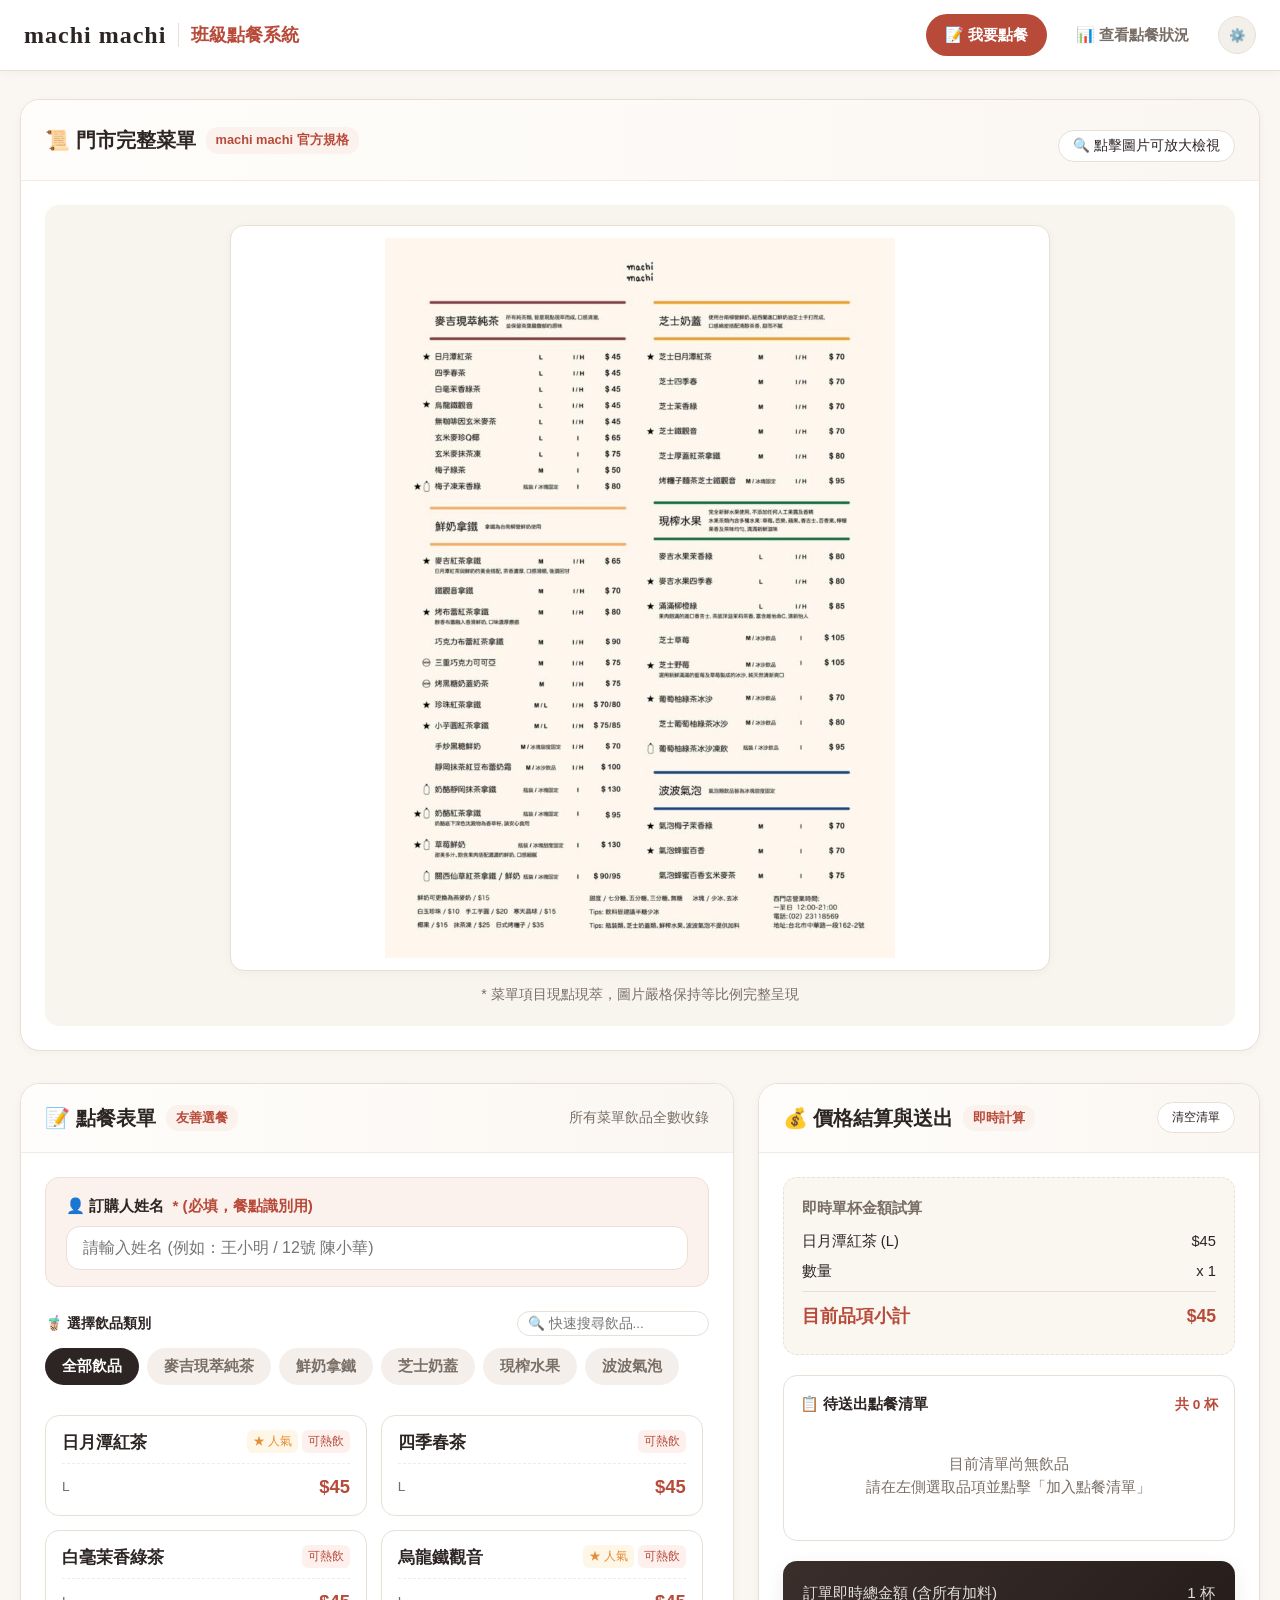
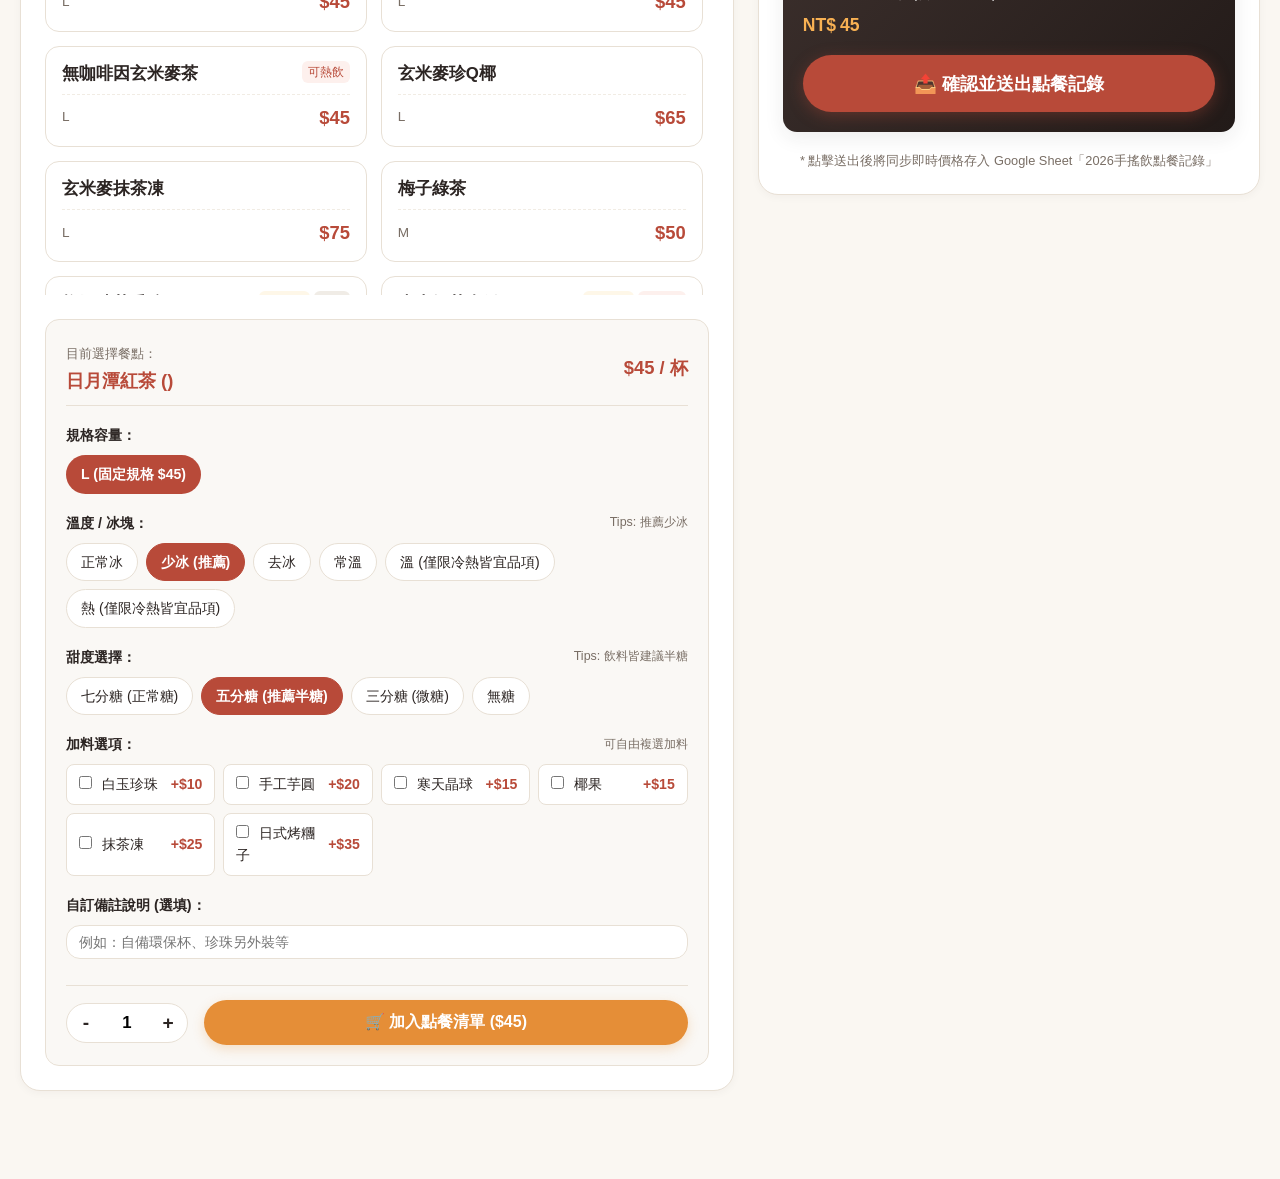
==== index.html @ 0bf834de "feat: 麥吉 machi machi 班級手搖飲點餐系統 (遵循2列表單與即時價格規範)" ====
<!DOCTYPE html>
<html lang="zh-TW">
<head>
  <meta charset="UTF-8">
  <meta name="viewport" content="width=device-width, initial-scale=1.0">
  <title>麥吉 machi machi - 班級點餐系統</title>
  <link rel="stylesheet" href="css/style.css">
  <link rel="icon" href="data:image/svg+xml,<svg xmlns='http://www.w3.org/2000/svg' viewBox='0 0 100 100'><text y='.9em' font-size='90'>🧋</text></svg>">
</head>
<body>

  <!-- 頂部功能與導覽列 -->
  <header class="site-header">
    <div class="header-inner">
      <a href="index.html" class="brand-area">
        <span class="brand-logo-text">machi machi</span>
        <div class="brand-divider"></div>
        <span class="brand-title">班級點餐系統</span>
      </a>
      <nav class="header-nav">
        <a href="index.html" class="nav-btn active">📝 我要點餐</a>
        <a href="orders.html" class="nav-btn">📊 查看點餐狀況</a>
        <button type="button" class="api-config-btn" id="openSettingsBtn" title="設定 Google Sheet 串接網址">⚙️</button>
      </nav>
    </div>
  </header>

  <!-- 核心網頁容器：依序由上而下以「列」排版 -->
  <main class="page-container">

    <!-- ====================================================================
         第 1 列：菜單 (顯示 menu.jpg，等比例縮放，不可裁切)
         ==================================================================== -->
    <section class="page-row row-1-menu" aria-label="第一列：菜單">
      <div class="section-card">
        <div class="card-header-bar">
          <div class="card-title-group">
            <h2>📜 門市完整菜單</h2>
            <span class="badge-tag">machi machi 官方規格</span>
          </div>
          <div class="menu-toolbar">
            <button type="button" class="toggle-menu-btn" id="toggleMenuZoomBtn">🔍 點擊圖片可放大檢視</button>
          </div>
        </div>
        <div class="card-body">
          <div class="menu-view-container">
            <div class="menu-img-wrapper">
              <!-- 菜單圖片：等比例縮放，不可裁切 -->
              <img src="menu.jpg" alt="麥吉 machi machi 門市菜單" id="menuImage" class="menu-img" title="點擊切換等比例放大/縮小" />
            </div>
            <div class="menu-toolbar">
              <span>* 菜單項目現點現萃，圖片嚴格保持等比例完整呈現</span>
            </div>
          </div>
        </div>
      </div>
    </section>

    <!-- ====================================================================
         第 2 列：表單 | 價格 (以 | 符號隔開兩大區塊)
         ==================================================================== -->
    <section class="page-row row-2-order-grid" aria-label="第二列：表單 | 價格">

      <!-- 左側區塊：表單 -->
      <div class="section-card form-block">
        <div class="card-header-bar">
          <div class="card-title-group">
            <h2>📝 點餐表單</h2>
            <span class="badge-tag">友善選餐</span>
          </div>
          <span style="font-size:0.85rem; color:var(--color-text-muted);">所有菜單飲品全數收錄</span>
        </div>
        <div class="card-body">
          <form id="orderForm" class="form-section-content" onsubmit="return false;">
            
            <!-- 姓名輸入 (作為餐點識別) -->
            <div class="customer-name-card">
              <label for="customerName" class="field-label">
                👤 訂購人姓名 <span class="required-star">* (必填，餐點識別用)</span>
              </label>
              <input type="text" id="customerName" class="text-input" placeholder="請輸入姓名 (例如：王小明 / 12號 陳小華)" required autocomplete="name">
            </div>

            <!-- 分類篩選籤與搜尋 -->
            <div class="opt-group">
              <div style="display:flex; justify-content:space-between; align-items:center; margin-bottom:4px;">
                <label class="opt-title">🧋 選擇飲品類別</label>
                <input type="text" id="searchDrinkInput" placeholder="🔍 快速搜尋飲品..." style="padding:4px 10px; font-size:0.85rem; border:1px solid var(--color-border); border-radius:15px; outline:none;">
              </div>
              <div class="category-tabs" id="categoryTabs">
                <button type="button" class="cat-tab-btn active" data-cat="all">全部飲品</button>
                <button type="button" class="cat-tab-btn" data-cat="pure-tea">麥吉現萃純茶</button>
                <button type="button" class="cat-tab-btn" data-cat="fresh-milk-latte">鮮奶拿鐵</button>
                <button type="button" class="cat-tab-btn" data-cat="cheese-foam">芝士奶蓋</button>
                <button type="button" class="cat-tab-btn" data-cat="fresh-fruit">現榨水果</button>
                <button type="button" class="cat-tab-btn" data-cat="sparkling">波波氣泡</button>
              </div>
            </div>

            <!-- 飲品卡片展示區 (友善卡片點選) -->
            <div class="drink-cards-grid" id="drinkCardsContainer">
              <!-- 由 JavaScript 動態依據 MENU_DATA 渲染所有項目 -->
            </div>

            <!-- 當前選定餐點的客製化面板 -->
            <div class="customizer-box" id="customizerBox">
              <div class="customizer-header">
                <div>
                  <span style="font-size:0.8rem; color:var(--color-text-muted);">目前選擇餐點：</span>
                  <div class="selected-drink-title" id="activeDrinkName">請由上方點選欲訂購的飲品</div>
                </div>
                <div id="activeDrinkBasePrice" style="font-size:1.15rem; font-weight:800; color:var(--color-primary);"></div>
              </div>

              <!-- 規格尺寸 -->
              <div class="opt-group" id="sizeOptGroup">
                <label class="opt-title">規格容量：</label>
                <div class="pill-options-grid" id="sizeOptions"></div>
              </div>

              <!-- 溫度與冰塊 -->
              <div class="opt-group" id="iceOptGroup">
                <label class="opt-title">
                  <span>溫度 / 冰塊：</span>
                  <span class="opt-badge-note" id="iceNotice">Tips: 建議半糖少冰</span>
                </label>
                <div class="pill-options-grid" id="iceOptions"></div>
              </div>

              <!-- 甜度 -->
              <div class="opt-group" id="sweetOptGroup">
                <label class="opt-title">
                  <span>甜度選擇：</span>
                  <span class="opt-badge-note" id="sweetNotice">可依個人喜好選擇</span>
                </label>
                <div class="pill-options-grid" id="sweetOptions"></div>
              </div>

              <!-- 鮮奶升級選項 -->
              <div class="opt-group" id="oatMilkGroup" style="display:none;">
                <label class="opt-title">鮮奶升級：</label>
                <label class="topping-checkbox-label" style="max-width:260px;">
                  <span><input type="checkbox" id="oatMilkCheckbox"> 更換為燕麥奶</span>
                  <strong style="color:var(--color-primary);">+$15</strong>
                </label>
              </div>

              <!-- 加料專區 (根據菜單規範動態停用或啟用) -->
              <div class="opt-group" id="toppingsGroup">
                <label class="opt-title">
                  <span>加料選項：</span>
                  <span class="opt-badge-note" id="toppingsNotice">可多選配料</span>
                </label>
                <div class="toppings-grid" id="toppingsContainer"></div>
              </div>

              <!-- 備註輸入 -->
              <div class="opt-group">
                <label class="opt-title" for="itemNote">自訂備註說明 (選填)：</label>
                <input type="text" id="itemNote" class="text-input" placeholder="例如：自備環保杯、珍珠另外裝等" style="padding:8px 12px; font-size:0.9rem;">
              </div>

              <!-- 數量與加入清單 -->
              <div class="qty-and-add-row">
                <div class="qty-counter">
                  <button type="button" class="qty-btn" id="btnMinusQty">-</button>
                  <input type="text" id="inputQty" class="qty-number" value="1" readonly>
                  <button type="button" class="qty-btn" id="btnPlusQty">+</button>
                </div>
                <button type="button" class="btn-add-to-cart" id="btnAddToCart">
                  🛒 加入點餐清單 (<span id="btnCurrentItemSubtotal">$0</span>)
                </button>
              </div>
            </div>

          </form>
        </div>
      </div>

      <!-- 右側區塊：價格 -->
      <div class="section-card price-block">
        <div class="card-header-bar">
          <div class="card-title-group">
            <h2>💰 價格結算與送出</h2>
            <span class="badge-tag">即時計算</span>
          </div>
          <button type="button" class="toggle-menu-btn" id="btnClearCartBtn" style="font-size:0.75rem;">清空清單</button>
        </div>
        <div class="card-body price-section-content">
          
          <!-- 單杯價格即時明細 -->
          <div class="live-calc-box">
            <div class="calc-title">即時單杯金額試算</div>
            <div class="calc-row">
              <span id="calcItemNameDisplay">尚未選擇飲品</span>
              <span id="calcBasePriceDisplay">$0</span>
            </div>
            <div class="calc-row" id="calcOatMilkRow" style="display:none;">
              <span>燕麥奶升級</span>
              <span>+$15</span>
            </div>
            <div class="calc-row" id="calcToppingsRow" style="display:none;">
              <span id="calcToppingsNames">加料</span>
              <span id="calcToppingsPrice">+$0</span>
            </div>
            <div class="calc-row">
              <span>數量</span>
              <span id="calcQtyDisplay">x 1</span>
            </div>
            <div class="calc-row total-row">
              <span>目前品項小計</span>
              <span id="calcItemSubtotalDisplay">$0</span>
            </div>
          </div>

          <!-- 已加入之點餐清單明細 -->
          <div class="order-list-box">
            <div class="order-list-header">
              <span>📋 待送出點餐清單</span>
              <span id="cartCountBadge" style="font-size:0.85rem; color:var(--color-primary); font-weight:700;">共 0 杯</span>
            </div>
            <div id="cartItemsContainer">
              <div class="empty-list-notice">
                目前清單尚無飲品<br>請在左側選取品項並點擊「加入點餐清單」
              </div>
            </div>
          </div>

          <!-- 總金額大看板 (送出時必須將此價格一起送出) -->
          <div class="grand-total-banner">
            <div class="grand-total-top">
              <span>訂單即時總金額 (含所有加料)</span>
              <span id="grandTotalCupText">0 杯</span>
            </div>
            <div class="grand-total-value">
              <span>NT$</span>
              <span class="big-price" id="grandTotalPrice">0</span>
            </div>
            
            <!-- 表單送出按鈕：送出時必須將此價格一起送出至 Google Sheet -->
            <button type="button" class="btn-submit-order" id="btnSubmitOrder">
              <span>📤 確認並送出點餐記錄</span>
            </button>
          </div>

          <div style="font-size:0.8rem; color:var(--color-text-muted); text-align:center; line-height:1.4;">
            * 點擊送出後將同步即時價格存入 Google Sheet「2026手搖飲點餐記錄」
          </div>

        </div>
      </div>

    </section>

  </main>

  <!-- Google Sheet / Apps Script 設定彈跳視窗 -->
  <div class="modal-overlay" id="settingsModal">
    <div class="modal-content">
      <div class="modal-header">
        <h3 class="modal-title">⚙️ Google Sheet 串接設定</h3>
        <button type="button" class="modal-close-btn" id="closeSettingsModal">&times;</button>
      </div>
      <div style="margin-bottom:16px; font-size:0.9rem; color:var(--color-text-muted);">
        請貼上於 Google Sheet 部署 Apps Script 取得的「網頁應用程式網址 (Web App URL)」：
      </div>
      <div style="margin-bottom:16px;">
        <label for="appsScriptUrlInput" class="field-label">Apps Script Web App URL：</label>
        <input type="url" id="appsScriptUrlInput" class="text-input" placeholder="https://script.google.com/macros/s/.../exec">
      </div>
      <div style="display:flex; justify-content:flex-end; gap:10px;">
        <button type="button" class="toggle-menu-btn" id="btnTestApi">測試連線</button>
        <button type="button" class="btn-add-to-cart" id="btnSaveSettings" style="flex:none; padding:8px 20px;">儲存設定</button>
      </div>
    </div>
  </div>

  <!-- 載入腳本 -->
  <script src="js/menu-data.js"></script>
  <script src="js/app.js"></script>
</body>
</html>
---- css/style.css ----
/* ==========================================================================
   麥吉 machi machi 風格主題樣式
   簡約、明亮、溫潤米白與手搖茶飲色調
   ========================================================================== */

:root {
  --color-bg: #FAF7F2;
  --color-card-bg: #FFFFFF;
  --color-text-main: #2C2523;
  --color-text-muted: #796E65;
  --color-primary: #B84A39;       /* 麥吉磚紅 */
  --color-primary-hover: #9E3C2D;
  --color-primary-light: #FBF1ED;
  --color-accent: #E58E37;        /* 暖茶橘 */
  --color-accent-light: #FDF4EB;
  --color-teal: #3B7A77;          /* 綠茶/奶蓋青 */
  --color-border: #E8E0D5;
  --color-border-light: #F1ECE4;
  --shadow-sm: 0 2px 8px rgba(44, 37, 35, 0.04);
  --shadow-md: 0 6px 20px rgba(44, 37, 35, 0.08);
  --shadow-lg: 0 12px 32px rgba(44, 37, 35, 0.12);
  --radius-sm: 8px;
  --radius-md: 14px;
  --radius-lg: 20px;
  --font-family: -apple-system, BlinkMacSystemFont, "Segoe UI", Roboto, "Noto Sans TC", "PingFang TC", "Microsoft JhengHei", sans-serif;
}

* {
  box-sizing: border-box;
  margin: 0;
  padding: 0;
}

body {
  font-family: var(--font-family);
  background-color: var(--color-bg);
  color: var(--color-text-main);
  line-height: 1.6;
  min-height: 100vh;
}

/* 頂部導航列 */
.site-header {
  background-color: rgba(255, 255, 255, 0.95);
  backdrop-filter: blur(10px);
  border-bottom: 1px solid var(--color-border);
  position: sticky;
  top: 0;
  z-index: 100;
  box-shadow: var(--shadow-sm);
}

.header-inner {
  max-width: 1280px;
  margin: 0 auto;
  padding: 14px 24px;
  display: flex;
  justify-content: space-between;
  align-items: center;
}

.brand-area {
  display: flex;
  align-items: center;
  gap: 12px;
  text-decoration: none;
  color: inherit;
}

.brand-logo-text {
  font-family: "Georgia", serif;
  font-weight: bold;
  font-size: 1.5rem;
  letter-spacing: 1px;
  color: var(--color-text-main);
}

.brand-divider {
  width: 1px;
  height: 24px;
  background-color: var(--color-border);
}

.brand-title {
  font-size: 1.15rem;
  font-weight: 700;
  color: var(--color-primary);
}

.header-nav {
  display: flex;
  align-items: center;
  gap: 10px;
}

.nav-btn {
  display: inline-flex;
  align-items: center;
  gap: 6px;
  padding: 8px 18px;
  border-radius: 30px;
  font-size: 0.95rem;
  font-weight: 600;
  text-decoration: none;
  color: var(--color-text-muted);
  background-color: transparent;
  transition: all 0.2s ease;
  border: 1px solid transparent;
}

.nav-btn:hover {
  color: var(--color-primary);
  background-color: var(--color-primary-light);
}

.nav-btn.active {
  color: #FFFFFF;
  background-color: var(--color-primary);
}

.api-config-btn {
  background-color: #F3EFEA;
  color: var(--color-text-muted);
  border-radius: 50%;
  width: 38px;
  height: 38px;
  display: flex;
  align-items: center;
  justify-content: center;
  border: 1px solid var(--color-border);
  cursor: pointer;
  transition: all 0.2s ease;
}

.api-config-btn:hover {
  background-color: #E8E0D5;
  color: var(--color-text-main);
}

/* 主頁面容器 (以列排版) */
.page-container {
  max-width: 1280px;
  margin: 28px auto;
  padding: 0 20px 60px 20px;
  display: flex;
  flex-direction: column;
  gap: 32px; /* 各列之間的間距 */
}

/* 列 (Page Row) 通用樣式 */
.page-row {
  width: 100%;
}

/* 區塊卡片通透樣式 */
.section-card {
  background-color: var(--color-card-bg);
  border-radius: var(--radius-lg);
  border: 1px solid var(--color-border);
  box-shadow: var(--shadow-sm);
  overflow: hidden;
  transition: box-shadow 0.2s ease;
}

.section-card:hover {
  box-shadow: var(--shadow-md);
}

.card-header-bar {
  padding: 18px 24px;
  background: linear-gradient(to right, #FFFDFB, #FAF7F2);
  border-bottom: 1px solid var(--color-border-light);
  display: flex;
  justify-content: space-between;
  align-items: center;
}

.card-title-group {
  display: flex;
  align-items: center;
  gap: 10px;
}

.card-title-group h2 {
  font-size: 1.25rem;
  font-weight: 700;
  color: var(--color-text-main);
}

.badge-tag {
  display: inline-block;
  padding: 3px 10px;
  border-radius: 12px;
  font-size: 0.8rem;
  font-weight: 600;
  background-color: var(--color-primary-light);
  color: var(--color-primary);
}

.card-body {
  padding: 24px;
}

/* ==========================================================================
   第 1 列：菜單 (等比例縮放，不可裁切)
   ========================================================================== */
.row-1-menu .menu-view-container {
  display: flex;
  flex-direction: column;
  align-items: center;
  background-color: #F8F5EF;
  padding: 20px;
  border-radius: var(--radius-md);
}

.menu-img-wrapper {
  width: 100%;
  max-width: 820px;
  display: flex;
  justify-content: center;
  align-items: center;
  overflow: hidden;
  background-color: #FFFFFF;
  padding: 12px;
  border-radius: var(--radius-md);
  border: 1px solid var(--color-border);
  box-shadow: var(--shadow-sm);
}

/* 菜單圖片：嚴格等比例縮放，不可裁切 */
.menu-img {
  width: 100%;
  height: auto;
  max-height: 80vh;
  object-fit: contain;
  display: block;
  border-radius: var(--radius-sm);
  transition: transform 0.25s ease;
  cursor: zoom-in;
}

.menu-toolbar {
  margin-top: 12px;
  display: flex;
  align-items: center;
  gap: 12px;
  font-size: 0.88rem;
  color: var(--color-text-muted);
}

.toggle-menu-btn {
  background-color: #FFFFFF;
  border: 1px solid var(--color-border);
  border-radius: 20px;
  padding: 6px 14px;
  font-size: 0.85rem;
  cursor: pointer;
  color: var(--color-text-main);
  transition: all 0.2s;
}

.toggle-menu-btn:hover {
  background-color: var(--color-primary-light);
  color: var(--color-primary);
}

/* ==========================================================================
   第 2 列：表單 | 價格 (左右兩大區塊)
   ========================================================================== */
.row-2-order-grid {
  display: grid;
  grid-template-columns: 1.35fr 0.95fr; /* 表單 | 價格 */
  gap: 24px;
  align-items: start;
}

/* 左區塊：表單 */
.form-section-content {
  display: flex;
  flex-direction: column;
  gap: 24px;
}

/* 輸入姓名區塊 */
.customer-name-card {
  background-color: var(--color-primary-light);
  border: 1px solid #F2DDD5;
  border-radius: var(--radius-md);
  padding: 16px 20px;
}

.field-label {
  display: block;
  font-size: 0.95rem;
  font-weight: 700;
  margin-bottom: 8px;
  color: var(--color-text-main);
}

.required-star {
  color: var(--color-primary);
  margin-left: 4px;
}

.text-input {
  width: 100%;
  padding: 12px 16px;
  border: 1.5px solid var(--color-border);
  border-radius: var(--radius-md);
  font-size: 1rem;
  background-color: #FFFFFF;
  color: var(--color-text-main);
  outline: none;
  transition: border-color 0.2s, box-shadow 0.2s;
}

.text-input:focus {
  border-color: var(--color-primary);
  box-shadow: 0 0 0 3px rgba(184, 74, 57, 0.15);
}

/* 分類快速切換籤 (友善餐點選擇) */
.category-tabs {
  display: flex;
  gap: 8px;
  overflow-x: auto;
  padding-bottom: 6px;
  scrollbar-width: thin;
}

.cat-tab-btn {
  white-space: nowrap;
  padding: 8px 16px;
  border-radius: 20px;
  font-size: 0.92rem;
  font-weight: 600;
  background-color: #F4EFEB;
  border: 1px solid transparent;
  color: var(--color-text-muted);
  cursor: pointer;
  transition: all 0.2s ease;
}

.cat-tab-btn:hover {
  background-color: #EBE3DB;
  color: var(--color-text-main);
}

.cat-tab-btn.active {
  background-color: var(--color-text-main);
  color: #FFFFFF;
}

/* 飲料卡片清單 */
.drink-cards-grid {
  display: grid;
  grid-template-columns: repeat(auto-fill, minmax(240px, 1fr));
  gap: 14px;
  max-height: 480px;
  overflow-y: auto;
  padding-right: 6px;
}

.drink-card {
  background-color: #FFFFFF;
  border: 1.5px solid var(--color-border);
  border-radius: var(--radius-md);
  padding: 14px 16px;
  cursor: pointer;
  transition: all 0.2s ease;
  display: flex;
  flex-direction: column;
  justify-content: space-between;
  position: relative;
}

.drink-card:hover {
  border-color: var(--color-accent);
  transform: translateY(-2px);
  box-shadow: var(--shadow-sm);
}

.drink-card.selected {
  border-color: var(--color-primary);
  background-color: #FFFDFD;
  box-shadow: 0 0 0 2px var(--color-primary);
}

.drink-card-top {
  display: flex;
  justify-content: space-between;
  align-items: flex-start;
  margin-bottom: 6px;
}

.drink-name {
  font-size: 1.05rem;
  font-weight: 700;
  color: var(--color-text-main);
}

.drink-tags {
  display: flex;
  gap: 4px;
  flex-wrap: wrap;
}

.mini-tag {
  font-size: 0.72rem;
  padding: 2px 6px;
  border-radius: 6px;
  background-color: #F0ECE6;
  color: var(--color-text-muted);
}

.mini-tag.hot {
  background-color: #FDF0ED;
  color: var(--color-primary);
}

.mini-tag.star {
  background-color: #FEF7E8;
  color: var(--color-accent);
}

.drink-desc {
  font-size: 0.8rem;
  color: var(--color-text-muted);
  margin-bottom: 10px;
  line-height: 1.4;
}

.drink-price-line {
  display: flex;
  justify-content: space-between;
  align-items: center;
  border-top: 1px dashed var(--color-border-light);
  padding-top: 8px;
  margin-top: auto;
}

.drink-default-size {
  font-size: 0.85rem;
  color: var(--color-text-muted);
}

.drink-price {
  font-size: 1.15rem;
  font-weight: 800;
  color: var(--color-primary);
}

/* 客製化配置面板 (當選定飲料時展開) */
.customizer-box {
  background-color: #FAF8F5;
  border: 1.5px solid var(--color-border);
  border-radius: var(--radius-md);
  padding: 20px;
  display: flex;
  flex-direction: column;
  gap: 18px;
}

.customizer-header {
  display: flex;
  justify-content: space-between;
  align-items: center;
  border-bottom: 1px solid var(--color-border);
  padding-bottom: 10px;
}

.selected-drink-title {
  font-size: 1.15rem;
  font-weight: 800;
  color: var(--color-primary);
}

.opt-group {
  display: flex;
  flex-direction: column;
  gap: 8px;
}

.opt-title {
  font-size: 0.9rem;
  font-weight: 700;
  color: var(--color-text-main);
  display: flex;
  align-items: center;
  justify-content: space-between;
}

.opt-badge-note {
  font-size: 0.78rem;
  font-weight: normal;
  color: var(--color-text-muted);
}

.pill-options-grid {
  display: flex;
  flex-wrap: wrap;
  gap: 8px;
}

.pill-radio-label {
  position: relative;
  cursor: pointer;
}

.pill-radio-label input {
  position: absolute;
  opacity: 0;
  width: 0;
  height: 0;
}

.pill-btn {
  display: inline-flex;
  align-items: center;
  padding: 7px 14px;
  border-radius: 20px;
  background-color: #FFFFFF;
  border: 1px solid var(--color-border);
  font-size: 0.88rem;
  color: var(--color-text-main);
  transition: all 0.2s;
  user-select: none;
}

.pill-radio-label input:checked + .pill-btn {
  background-color: var(--color-primary);
  border-color: var(--color-primary);
  color: #FFFFFF;
  font-weight: 600;
}

.pill-btn.locked {
  background-color: #EDE8E1;
  color: #8C847D;
  border-style: dashed;
  cursor: not-allowed;
}

/* 加料多選按鈕 */
.toppings-grid {
  display: grid;
  grid-template-columns: repeat(auto-fill, minmax(130px, 1fr));
  gap: 8px;
}

.topping-checkbox-label {
  display: flex;
  align-items: center;
  justify-content: space-between;
  padding: 8px 12px;
  background-color: #FFFFFF;
  border: 1px solid var(--color-border);
  border-radius: var(--radius-sm);
  cursor: pointer;
  font-size: 0.88rem;
  transition: all 0.2s;
}

.topping-checkbox-label.disabled {
  opacity: 0.5;
  cursor: not-allowed;
  background-color: #F4EFEB;
}

.topping-checkbox-label input {
  margin-right: 6px;
  accent-color: var(--color-primary);
}

/* 數量選擇與加入按鈕 */
.qty-and-add-row {
  display: flex;
  align-items: center;
  gap: 16px;
  margin-top: 8px;
  padding-top: 14px;
  border-top: 1px solid var(--color-border);
}

.qty-counter {
  display: flex;
  align-items: center;
  border: 1.5px solid var(--color-border);
  border-radius: 24px;
  background-color: #FFFFFF;
  overflow: hidden;
}

.qty-btn {
  width: 38px;
  height: 38px;
  background: none;
  border: none;
  font-size: 1.2rem;
  font-weight: bold;
  cursor: pointer;
  color: var(--color-text-main);
  transition: background-color 0.2s;
}

.qty-btn:hover {
  background-color: #F4EFEB;
}

.qty-number {
  width: 44px;
  text-align: center;
  font-size: 1.05rem;
  font-weight: 700;
  border: none;
  outline: none;
}

.btn-add-to-cart {
  flex: 1;
  padding: 12px 20px;
  border-radius: 24px;
  background-color: var(--color-accent);
  color: #FFFFFF;
  border: none;
  font-size: 1rem;
  font-weight: 700;
  cursor: pointer;
  transition: all 0.2s ease;
  box-shadow: 0 4px 12px rgba(229, 142, 55, 0.25);
}

.btn-add-to-cart:hover {
  background-color: #CF7A27;
  transform: translateY(-1px);
}

/* ==========================================================================
   右區塊：價格結算與送出
   ========================================================================== */
.price-section-content {
  display: flex;
  flex-direction: column;
  gap: 20px;
  position: sticky;
  top: 90px;
}

/* 當前選擇即時試算 */
.live-calc-box {
  background-color: #FAF6F0;
  border-radius: var(--radius-md);
  border: 1px dashed var(--color-border);
  padding: 18px;
}

.calc-title {
  font-size: 0.95rem;
  font-weight: 700;
  margin-bottom: 10px;
  color: var(--color-text-muted);
}

.calc-row {
  display: flex;
  justify-content: space-between;
  margin-bottom: 6px;
  font-size: 0.92rem;
}

.calc-row.total-row {
  border-top: 1.5px solid var(--color-border);
  padding-top: 10px;
  margin-top: 8px;
  font-size: 1.1rem;
  font-weight: 800;
  color: var(--color-primary);
}

.big-price {
  font-size: 1.8rem;
  font-weight: 900;
}

/* 點餐清單 (購物車列表) */
.order-list-box {
  background-color: #FFFFFF;
  border: 1px solid var(--color-border);
  border-radius: var(--radius-md);
  padding: 16px;
  max-height: 320px;
  overflow-y: auto;
}

.order-list-header {
  font-size: 0.95rem;
  font-weight: 700;
  margin-bottom: 12px;
  display: flex;
  justify-content: space-between;
  align-items: center;
}

.empty-list-notice {
  text-align: center;
  padding: 24px 10px;
  color: var(--color-text-muted);
  font-size: 0.92rem;
}

.order-item-row {
  display: flex;
  justify-content: space-between;
  align-items: flex-start;
  padding: 10px 0;
  border-bottom: 1px solid var(--color-border-light);
}

.order-item-row:last-child {
  border-bottom: none;
}

.item-info-main {
  flex: 1;
}

.item-name-size {
  font-weight: 700;
  font-size: 0.95rem;
  color: var(--color-text-main);
}

.item-spec-tags {
  font-size: 0.8rem;
  color: var(--color-text-muted);
  margin-top: 2px;
}

.item-qty-price {
  text-align: right;
  margin-left: 12px;
}

.item-total-cost {
  font-weight: 700;
  color: var(--color-primary);
}

.btn-remove-item {
  background: none;
  border: none;
  color: #C0AFA6;
  cursor: pointer;
  padding: 2px 6px;
  font-size: 0.85rem;
  transition: color 0.2s;
}

.btn-remove-item:hover {
  color: #D9534F;
}

/* 送出總金額大看板 */
.grand-total-banner {
  background: linear-gradient(135deg, #3A2E2B 0%, #221A18 100%);
  color: #FFFFFF;
  padding: 20px;
  border-radius: var(--radius-md);
  box-shadow: var(--shadow-md);
}

.grand-total-top {
  display: flex;
  justify-content: space-between;
  align-items: center;
  font-size: 0.95rem;
  opacity: 0.85;
}

.grand-total-value {
  font-size: 2.2rem;
  font-weight: 900;
  color: #F8B153;
  margin: 6px 0 16px 0;
  display: flex;
  align-items: baseline;
  gap: 4px;
}

.grand-total-value span {
  font-size: 1.1rem;
}

/* 表單送出按鈕 (必須連同即時價格一起送出) */
.btn-submit-order {
  width: 100%;
  padding: 16px;
  border-radius: 30px;
  background-color: var(--color-primary);
  color: #FFFFFF;
  border: none;
  font-size: 1.15rem;
  font-weight: 800;
  cursor: pointer;
  box-shadow: 0 4px 16px rgba(184, 74, 57, 0.35);
  transition: all 0.2s ease;
  display: flex;
  justify-content: center;
  align-items: center;
  gap: 8px;
}

.btn-submit-order:hover {
  background-color: var(--color-primary-hover);
  transform: translateY(-2px);
  box-shadow: 0 6px 20px rgba(184, 74, 57, 0.45);
}

.btn-submit-order:disabled {
  background-color: #B8ADA8;
  cursor: not-allowed;
  transform: none;
  box-shadow: none;
}

/* ==========================================================================
   查看點餐狀況網頁 (orders.html) 專用樣式
   ========================================================================== */
.orders-stats-row {
  display: grid;
  grid-template-columns: repeat(auto-fit, minmax(220px, 1fr));
  gap: 16px;
}

.stat-box {
  background-color: #FFFFFF;
  border: 1px solid var(--color-border);
  border-radius: var(--radius-md);
  padding: 20px;
  display: flex;
  flex-direction: column;
  gap: 6px;
  box-shadow: var(--shadow-sm);
}

.stat-label {
  font-size: 0.9rem;
  color: var(--color-text-muted);
  font-weight: 600;
}

.stat-number {
  font-size: 2.2rem;
  font-weight: 900;
  color: var(--color-primary);
}

.orders-table-wrapper {
  overflow-x: auto;
  border-radius: var(--radius-md);
  border: 1px solid var(--color-border);
}

.orders-table {
  width: 100%;
  border-collapse: collapse;
  text-align: left;
  font-size: 0.92rem;
  background-color: #FFFFFF;
}

.orders-table th {
  background-color: #3A2E2B;
  color: #FFFFFF;
  font-weight: 700;
  padding: 14px 16px;
  white-space: nowrap;
}

.orders-table td {
  padding: 12px 16px;
  border-bottom: 1px solid var(--color-border-light);
  color: var(--color-text-main);
}

.orders-table tr:hover {
  background-color: #FAF7F2;
}

/* 彈出視窗 Modal */
.modal-overlay {
  position: fixed;
  top: 0;
  left: 0;
  width: 100%;
  height: 100%;
  background-color: rgba(30, 24, 22, 0.6);
  backdrop-filter: blur(4px);
  display: flex;
  justify-content: center;
  align-items: center;
  z-index: 999;
  opacity: 0;
  pointer-events: none;
  transition: opacity 0.25s ease;
}

.modal-overlay.active {
  opacity: 1;
  pointer-events: auto;
}

.modal-content {
  background-color: #FFFFFF;
  border-radius: var(--radius-lg);
  max-width: 520px;
  width: 90%;
  padding: 28px;
  box-shadow: var(--shadow-lg);
  position: relative;
  transform: translateY(20px);
  transition: transform 0.25s ease;
}

.modal-overlay.active .modal-content {
  transform: translateY(0);
}

.modal-header {
  display: flex;
  justify-content: space-between;
  align-items: center;
  margin-bottom: 18px;
}

.modal-title {
  font-size: 1.25rem;
  font-weight: 800;
  color: var(--color-text-main);
}

.modal-close-btn {
  background: none;
  border: none;
  font-size: 1.5rem;
  cursor: pointer;
  color: var(--color-text-muted);
}

/* 響應式微調 */
@media (max-width: 900px) {
  .row-2-order-grid {
    grid-template-columns: 1fr; /* 小螢幕順序向下呈現 表單 -> 價格 */
  }

  .price-section-content {
    position: static;
  }
}
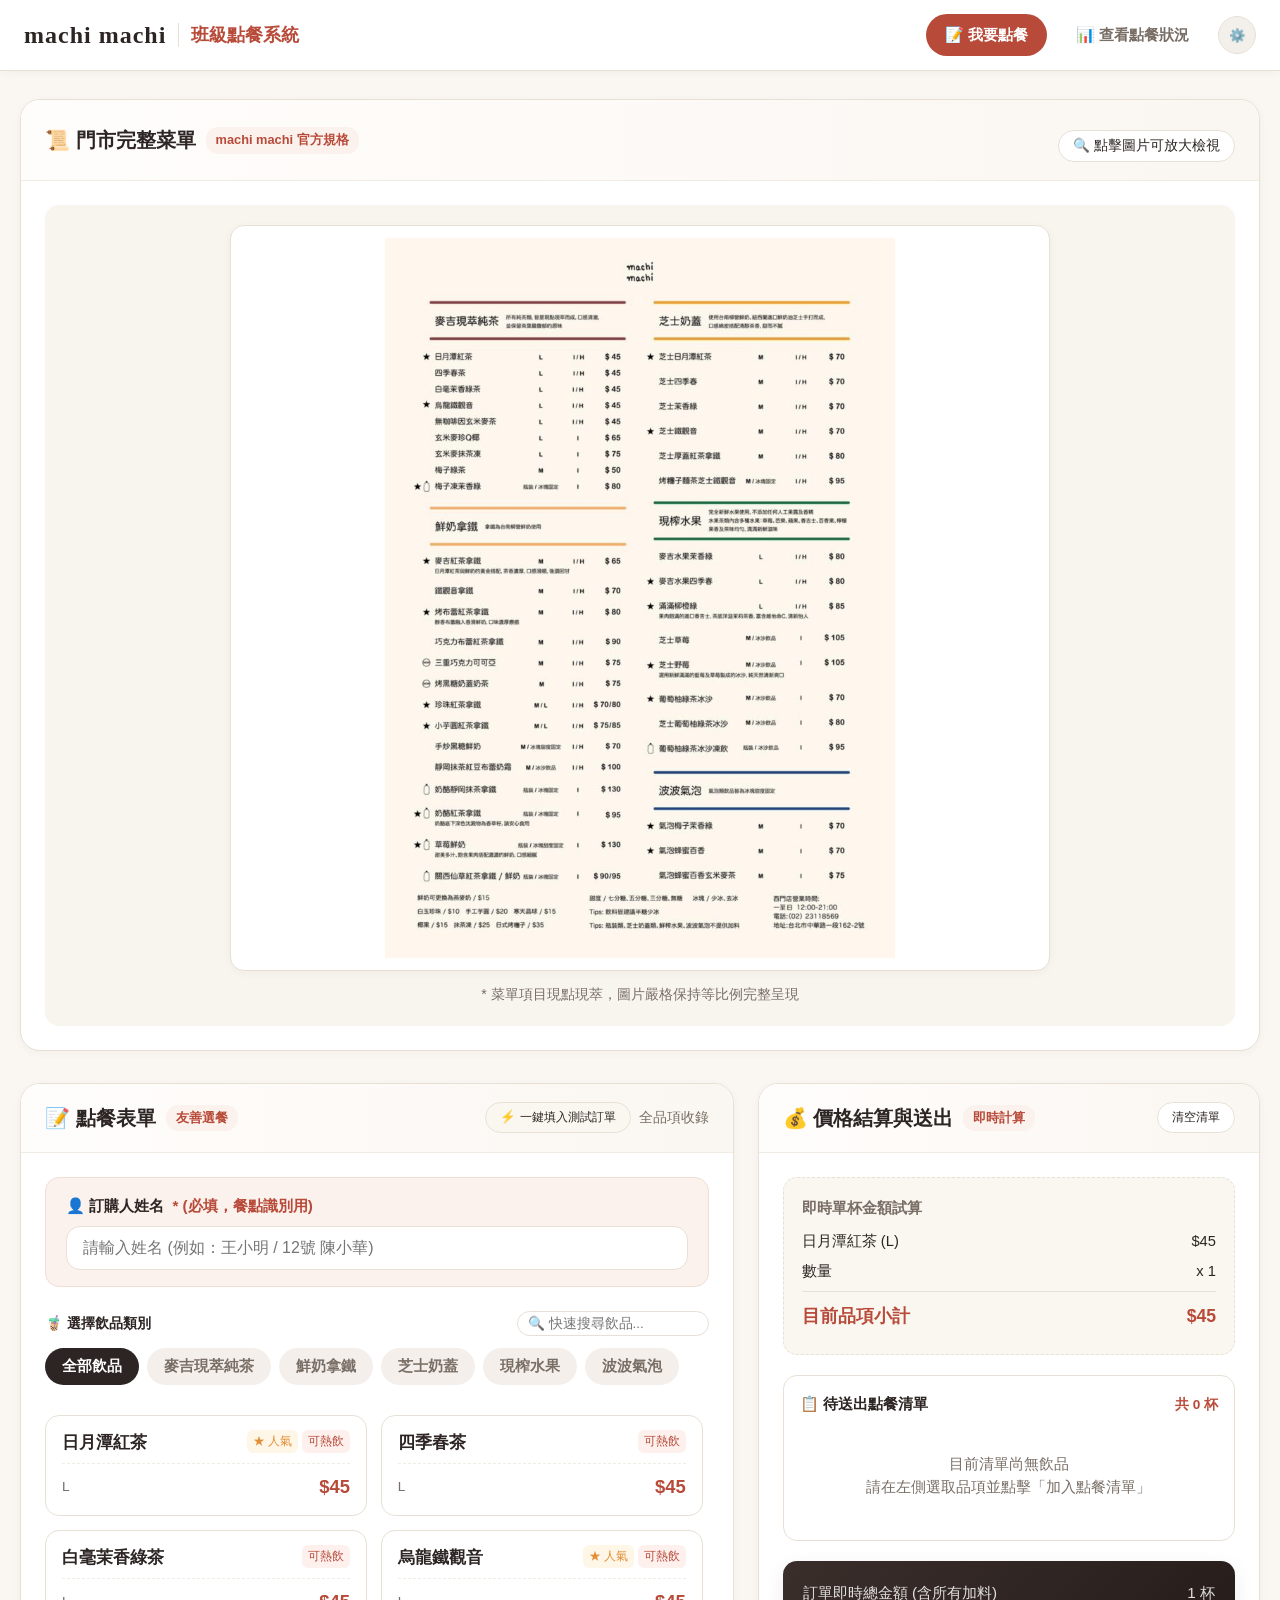
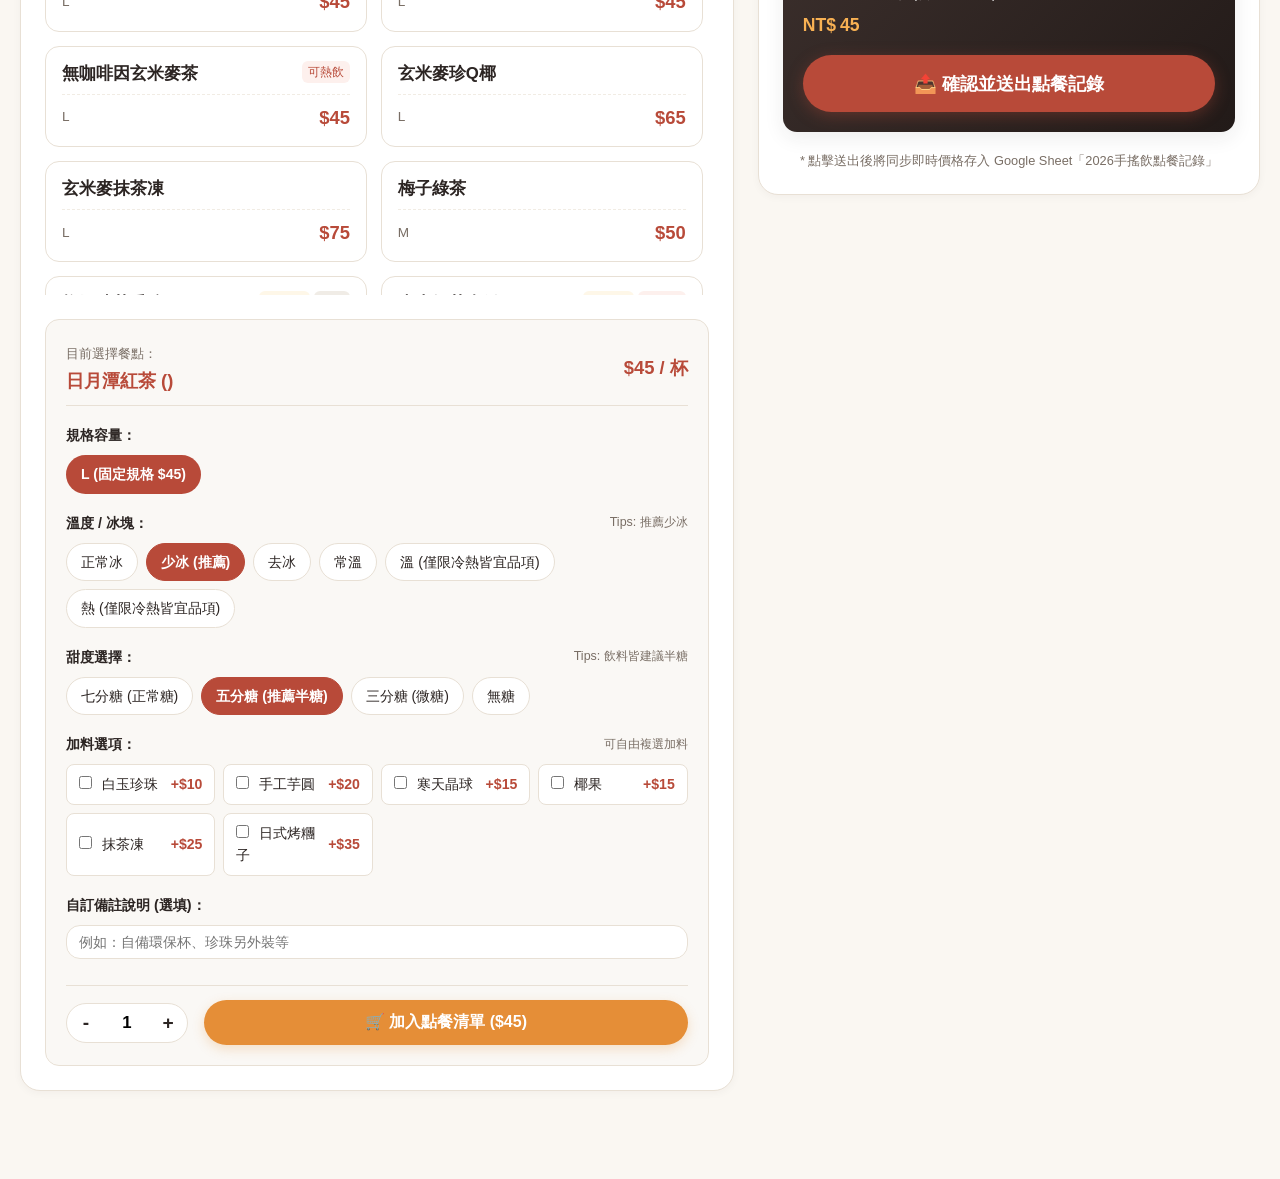
==== commit 93aae9e3: "feat: 增加一鍵填入測試訂單與初始兩筆驗證資料" ====
--- a/index.html
+++ b/index.html
@@ -68,7 +68,10 @@
             <h2>📝 點餐表單</h2>
             <span class="badge-tag">友善選餐</span>
           </div>
-          <span style="font-size:0.85rem; color:var(--color-text-muted);">所有菜單飲品全數收錄</span>
+          <div style="display:flex; align-items:center; gap:8px;">
+            <button type="button" class="toggle-menu-btn" id="btnFillDemoOrder" style="font-size:0.78rem; background:#FAF6F0;">⚡ 一鍵填入測試訂單</button>
+            <span style="font-size:0.85rem; color:var(--color-text-muted);">全品項收錄</span>
+          </div>
         </div>
         <div class="card-body">
           <form id="orderForm" class="form-section-content" onsubmit="return false;">
